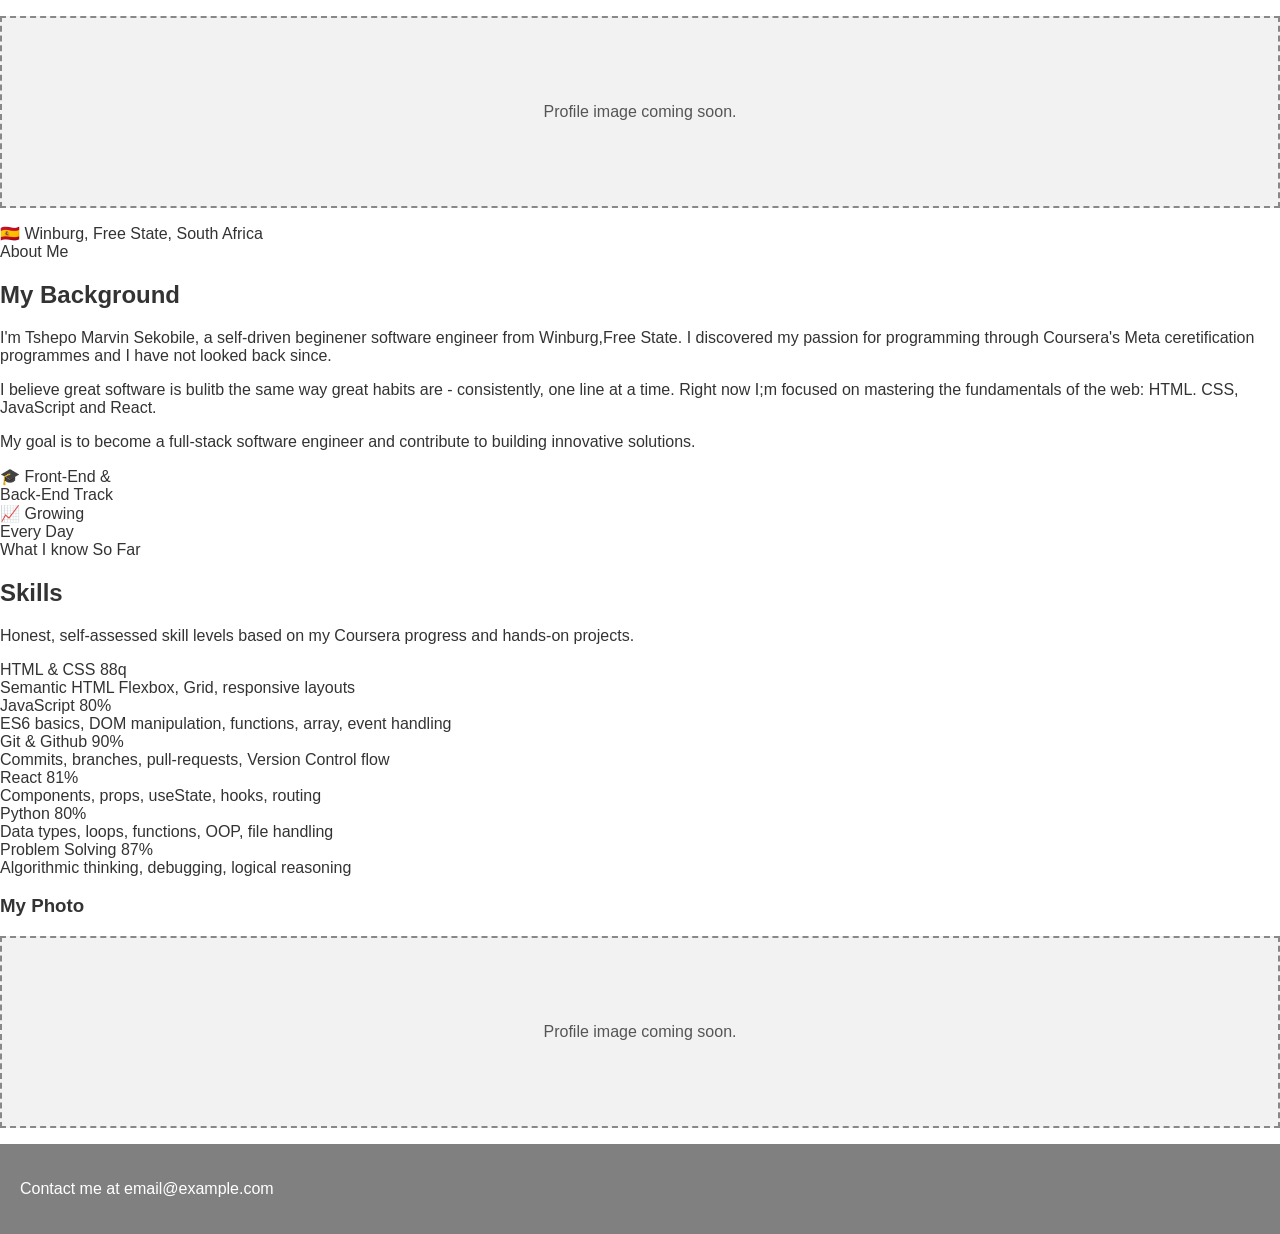
==== about.html @ 981a3e02 "update on projects page with new project cards and image placeholders" ====
<!DOCTYPE html>
<html lang="en">
<head>
    <meta charset="UTF-8" />
    <meta name="viewport" content="width=device-width, initial-scale=1.0" />
    <title> About Me </title>
    <meta name="description" content="Aspiring Software engineer studying Meta Front-End and Back-End
     Development on Coursera. Building real projects with HTML, CSS, JavaScript and React" />
    <link rel="stylesheet" href="styles.css" />
    </head>
    <title>About</title>
    <link rel="stylesheet" href="styles.css">
</head>
<body>
    <section id="about" class="section">
        <div class=""section-inner about-grid">
            <div class="about-img-col">
                <img src="Img_1221.jpeg" alt="Profile Picture" class="avatar-photo" onerror="this.hidden = true; this.nextElementSibling.hidden = false;" />
                <p class="image-placeholder" hidden>Profile image coming soon.</p>
            </div>
            <div class="location-chip">&#127466;&#127462; Winburg, Free State, South Africa</div>
        </div>
        <div class="about-text-col">
            <span class="eyebrow">About Me</span>
            <h2>My Background</h2>
            <p>I'm Tshepo Marvin Sekobile, a self-driven beginener software engineer from Winburg,Free State.
                I discovered my passion for programming through Coursera's Meta ceretification programmes and
                I have not looked back since.</p>
            <p>I believe great software is bulitb the same way great habits are - consistently, one line at a time.
                Right now I;m focused on mastering the fundamentals of the web: HTML. CSS, JavaScript and React.</p>
            <p>My goal is to become a full-stack software engineer and contribute to building innovative solutions.</p>
            <div class="about-cards">
                <div class="acard">
                    <span class="acard-icon">&#127891;</span>
                    <span class="acard-label">Front-End &amp;<br>Back-End Track</span>
                    </div>
                <div class="acard">
                    <span class="acard-icon">&#128200; </span>
                    <span class="acard-label">Growing<br>Every Day</span>
                </div>
            </div>
        </div>
    </div>
    </section>

<!--Skills section-->

    <section id="skills" class="section">
        <div class="section-inner">
            <span class="eyebrow">What I know So Far</span>
            <h2 class="section-title">Skills</h2>
            <p class="section-sub"> Honest, self-assessed skill levels based on my Coursera progress and hands-on projects.</p>
            <div class="skills-grid">

                <div class="skill-item">
                    <div class="skill-name">
                        <span class="skill-name">HTML &amp; CSS</span>
                        <span class="skill-pct">88q</span>
                    </div>
                    <div class="skill-track"><div class="skill-bar" data-width="88"></div></div>
                    <span class="skill-note"> Semantic HTML Flexbox, Grid, responsive layouts</span>
                </div>

                <div class="skill-item">
                    <div class="skill-meta">
                        <span class="skill-name">JavaScript</span>
                        <span class="skill-pct">80%</span>
                    </div>
                    <div class="skill-track"><div class="skill-bar" data-width="80"></div></div>
                    <span class="skill-note"> ES6 basics, DOM manipulation, functions, array, event handling</span>
                </div>

                <div class="skill-item">
                    <div class="skill-meta">
                        <span classes="skill-name">Git &amp; Github</span>
                        <span class="skill-pct">90%</span>
                        </div>
                    <div class="skill-track"><div class="skill-bar" data-width="90"></div></div>
                    <span class="skill-note">Commits, branches, pull-requests, Version Control flow</span>
                </div>

                <div class="skill-item">
                    <div class="skill-meta">
                        <span class="skill-name">React</span>
                        <span class="skill-pct">81%</span>
                    </div>
                    <div class="skill-track"><div class="skill-bar" data-width="81"></div></div>
                    <span class="skill-note">Components, props, useState, hooks, routing</span>
                </div>

                <div class="skill-item">
                    <div class="skill-meta">
                        <span class="skill-name">Python</span>
                        <span class="skill-pct">80%</span>
                    </div>
                    <div class="skill-track"><div class="skill-bar" data-width="80"></div></div>
                    <span class="skill-note">Data types, loops, functions, OOP, file handling</span>
                </div>

                <div class="skill-item">
                    <div class="skill-meta">
                        <span class="skill-name">Problem Solving</span>
                        <span class="skill-pct">87%</span>
                    </div>
                    <div class="skill-track"><div class="skill-bar" data-width="87"></div></div>
                    <span class="skill-note">Algorithmic thinking, debugging, logical reasoning</span>
                    </div>
            </div>
        </div>
    </section>
    <div>
        <h3>My Photo</h3>
        <img src="images/profile.jpg" alt="Profile Picture" class="avator-photo" onerror="this.hidden = true; this.nextElementSibling.hidden = false;" />
        <p class="image-placeholder" hidden>Profile image coming soon.</p>
    </div>

    <div class="footer">
        <p>Contact me at email@example.com</p>
    </div>
</body>
</html>
---- styles.css ----
/* Basic styles with errors and omissions */

body {
    font-family: Arial;
    margin: 0;
    padding: 0;
    color: #333;
}

.header {
    background-color: #222;
    color: white;
    padding: 20px;
    /* Missing: proper alignment */
}

.header h1 {
    margin: 0;
}

/* Navigation styling missing completely */

.hero {
    padding: 50px;
    background-color: lightblue;
    /* Poor colour contrast */
}

.hero h2 {
    font-size: 36px;
}

.hero img {
    width: 100%;
    /* Missing: alt text handled in HTML, but sizing issues here */
}

.image-placeholder {
    display: grid;
    min-height: 140px;
    place-items: center;
    padding: 24px;
    border: 2px dashed #888;
    background-color: #f2f2f2;
    color: #555;
    text-align: center;
}

/* Missing: Only using 2-3 selector types, need 5+ */
/* Missing: Pseudo-classes not used */
/* Missing: Combination selectors not used */

.intro {
    padding: 30px;
}

/* Form styling incomplete */
form input {
    display: block;
    margin: 10px 0;
}

/* Missing: Box model demonstration (margin, padding, border) */
/* Missing: Block vs inline elements styling */
/* Missing: Text and colour styling variety */
/* Missing: Table styling */

.footer {
    background-color: gray;
    color: white;
    padding: 20px;
    /* Wrong alignment */
    text-align: left;
}

/* Code quality issues: inconsistent spacing, poor naming, no comments */
---- styles.css ----
/* Basic styles with errors and omissions */

body {
    font-family: Arial;
    margin: 0;
    padding: 0;
    color: #333;
}

.header {
    background-color: #222;
    color: white;
    padding: 20px;
    /* Missing: proper alignment */
}

.header h1 {
    margin: 0;
}

/* Navigation styling missing completely */

.hero {
    padding: 50px;
    background-color: lightblue;
    /* Poor colour contrast */
}

.hero h2 {
    font-size: 36px;
}

.hero img {
    width: 100%;
    /* Missing: alt text handled in HTML, but sizing issues here */
}

.image-placeholder {
    display: grid;
    min-height: 140px;
    place-items: center;
    padding: 24px;
    border: 2px dashed #888;
    background-color: #f2f2f2;
    color: #555;
    text-align: center;
}

/* Missing: Only using 2-3 selector types, need 5+ */
/* Missing: Pseudo-classes not used */
/* Missing: Combination selectors not used */

.intro {
    padding: 30px;
}

/* Form styling incomplete */
form input {
    display: block;
    margin: 10px 0;
}

/* Missing: Box model demonstration (margin, padding, border) */
/* Missing: Block vs inline elements styling */
/* Missing: Text and colour styling variety */
/* Missing: Table styling */

.footer {
    background-color: gray;
    color: white;
    padding: 20px;
    /* Wrong alignment */
    text-align: left;
}

/* Code quality issues: inconsistent spacing, poor naming, no comments */
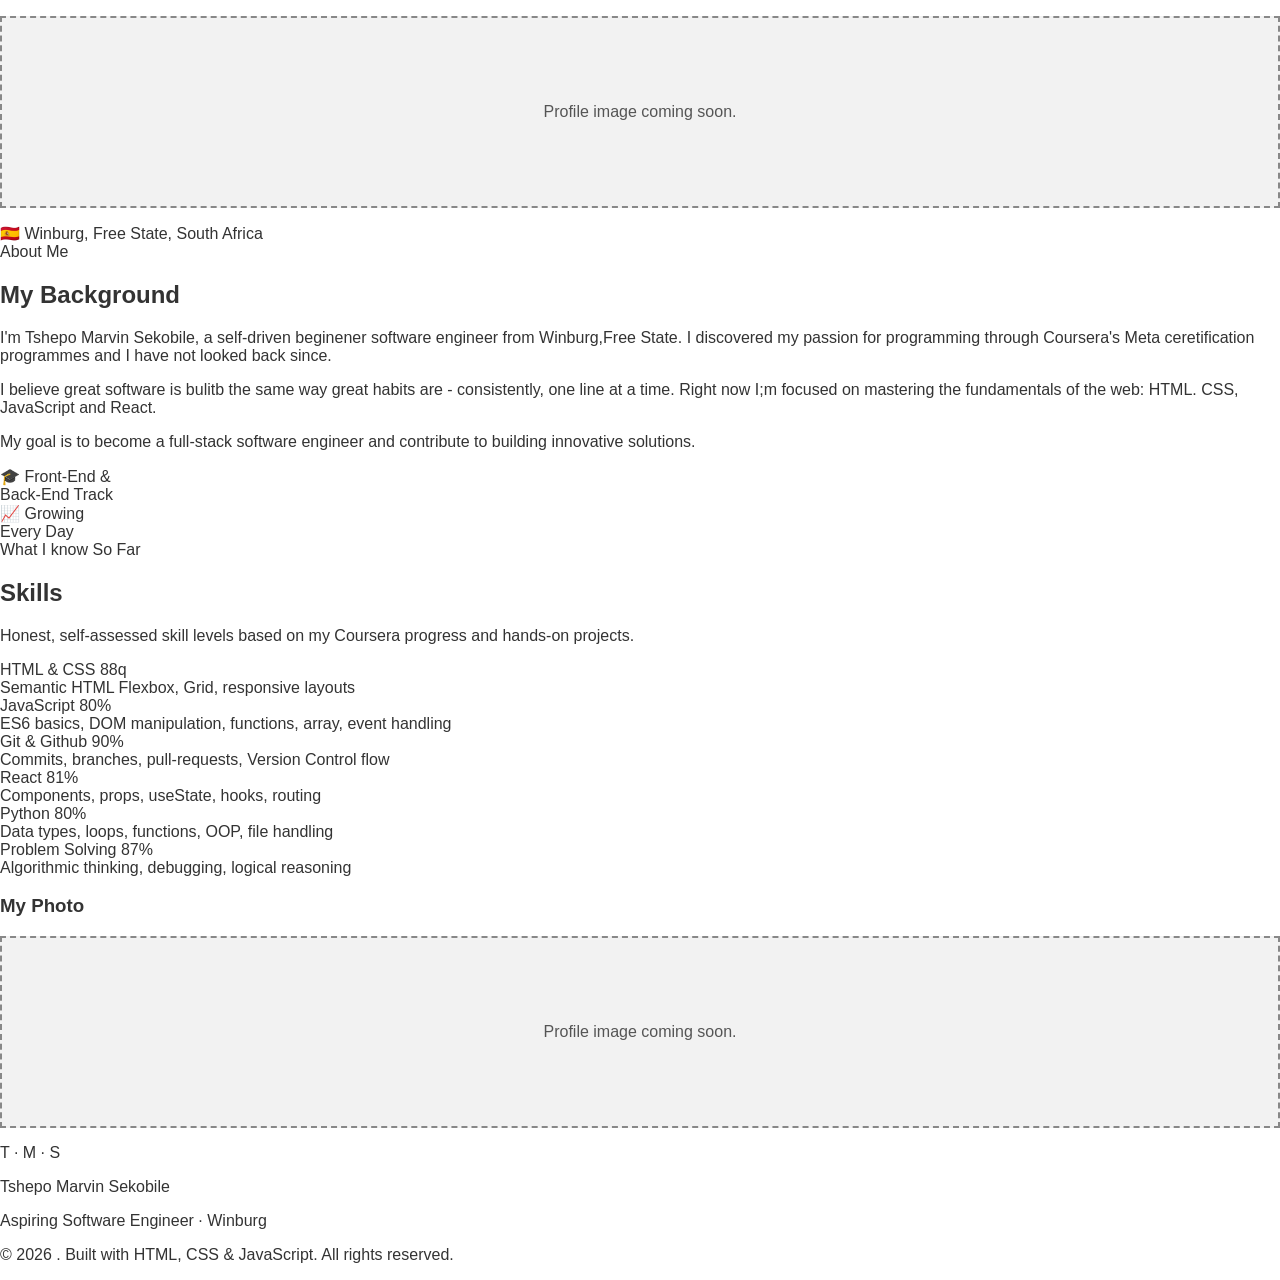
==== commit f7d6519d: "updated Footer acroos all pages and added a minimum length validation to the message field in the co" ====
--- a/about.html
+++ b/about.html
@@ -12,6 +12,7 @@
     <link rel="stylesheet" href="styles.css">
 </head>
 <body>
+    <main>
     <section id="about" class="section">
         <div class=""section-inner about-grid">
             <div class="about-img-col">
@@ -113,9 +114,19 @@
         <img src="images/profile.jpg" alt="Profile Picture" class="avator-photo" onerror="this.hidden = true; this.nextElementSibling.hidden = false;" />
         <p class="image-placeholder" hidden>Profile image coming soon.</p>
     </div>
+    </main>
 
-    <div class="footer">
-        <p>Contact me at email@example.com</p>
-    </div>
+     <footer>
+        <div class="footer-inner">
+            <div class="footer-brand">
+                <div class="nav-logo"> T · M · S </div>
+                <div>
+                    <p class="footer-name">Tshepo Marvin Sekobile</p>
+                    <p class="footer-role">Aspiring Software Engineer · Winburg</p>
+                </div>
+                <p class="footer-copy">&#169; 2026 . Built with HTML, CSS &amp; JavaScript. All rights reserved.</p>
+            </div>
+        </div>
+    </footer>
 </body>
 </html>
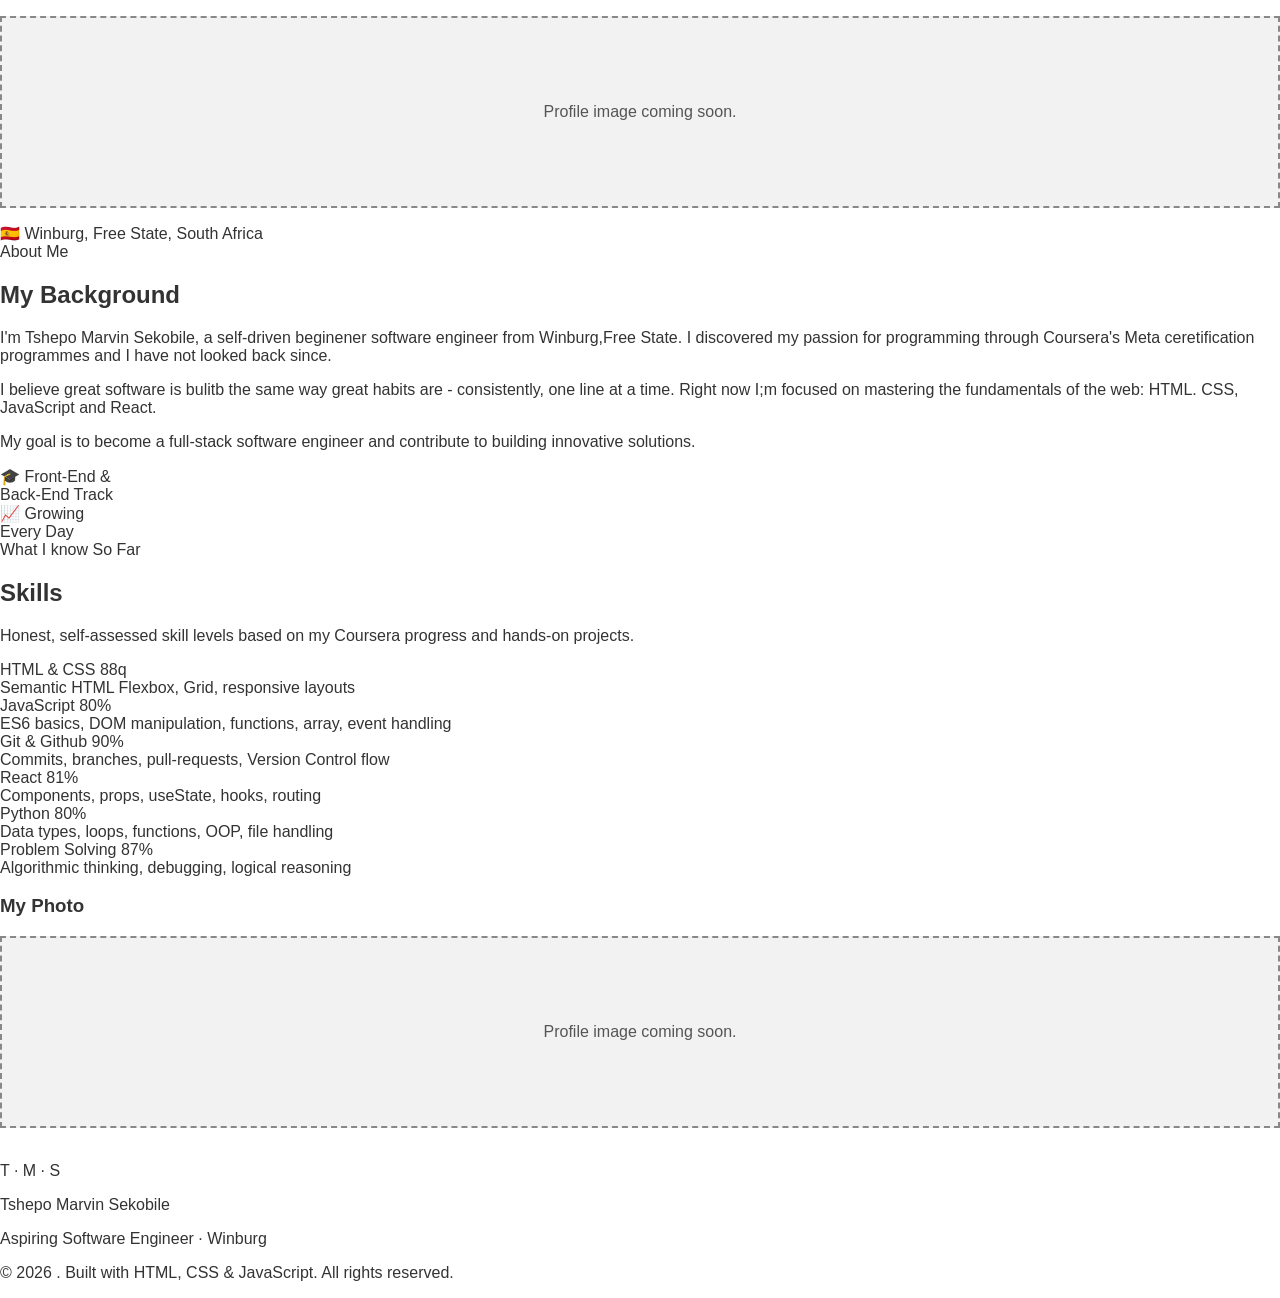
==== commit 2cdd0b2a: "added line breaks to improve spacing between sections" ====
--- a/about.html
+++ b/about.html
@@ -114,12 +114,14 @@
         <img src="images/profile.jpg" alt="Profile Picture" class="avator-photo" onerror="this.hidden = true; this.nextElementSibling.hidden = false;" />
         <p class="image-placeholder" hidden>Profile image coming soon.</p>
     </div>
+    <br>
     </main>
+    
 
      <footer>
         <div class="footer-inner">
             <div class="footer-brand">
-                <div class="nav-logo"> T · M · S </div>
+                <div class="nav-logo"> T · M · S </div> <!-- DONT FORGET TO MAKE THE TMS A HOME BUTTON-->
                 <div>
                     <p class="footer-name">Tshepo Marvin Sekobile</p>
                     <p class="footer-role">Aspiring Software Engineer · Winburg</p>
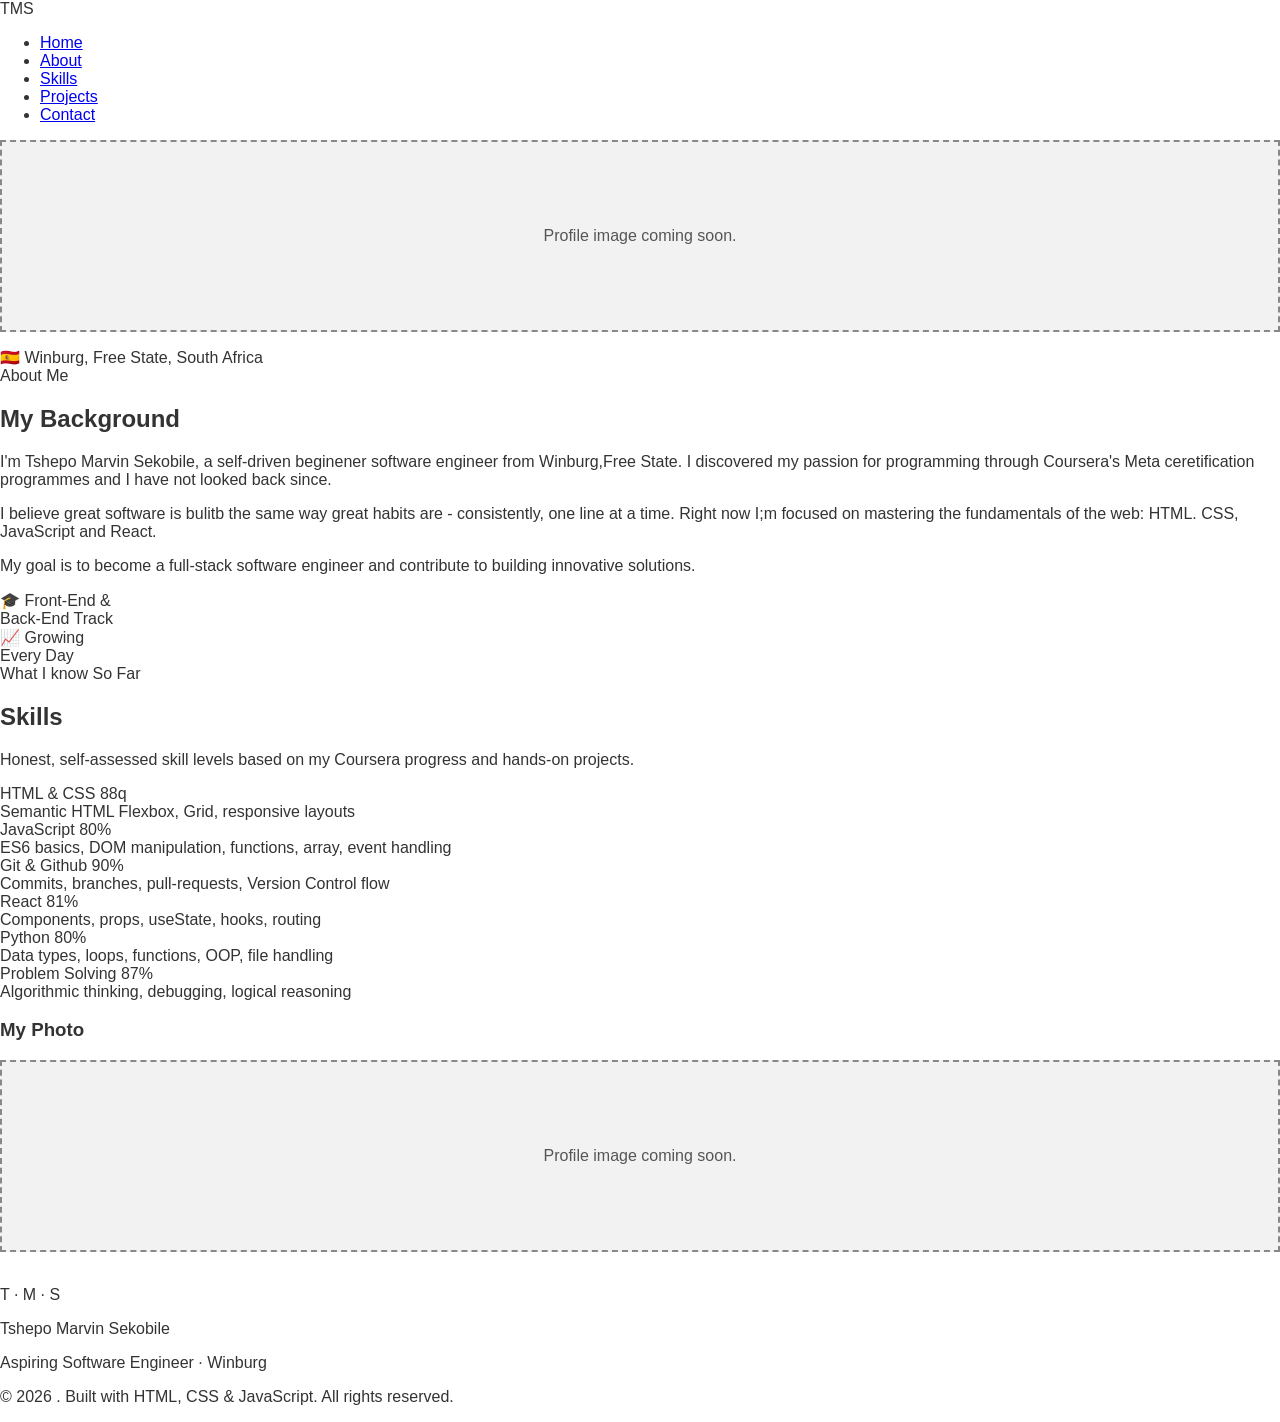
==== commit 732795d1: "update nav bar across all pages" ====
--- a/about.html
+++ b/about.html
@@ -12,6 +12,17 @@
     <link rel="stylesheet" href="styles.css">
 </head>
 <body>
+      <header id="top">
+        <nav class="topnav">
+            <div class="nav-logo">TMS</div>
+            <ul class="nav-links">
+                <li><a href="index.html" class="nav-link">Home</a></li>
+                <li><a href="about.html" class="nav-link">About</a></li>
+                <li><a href="about.html" class="nav-link">Skills</a></li>
+                <li><a href="projects.html" class="nav-link">Projects</a></li>
+                <li><a href="contact.html" class="nav-link">Contact</a></li>
+            </ul>
+        </nav>
     <main>
     <section id="about" class="section">
         <div class=""section-inner about-grid">
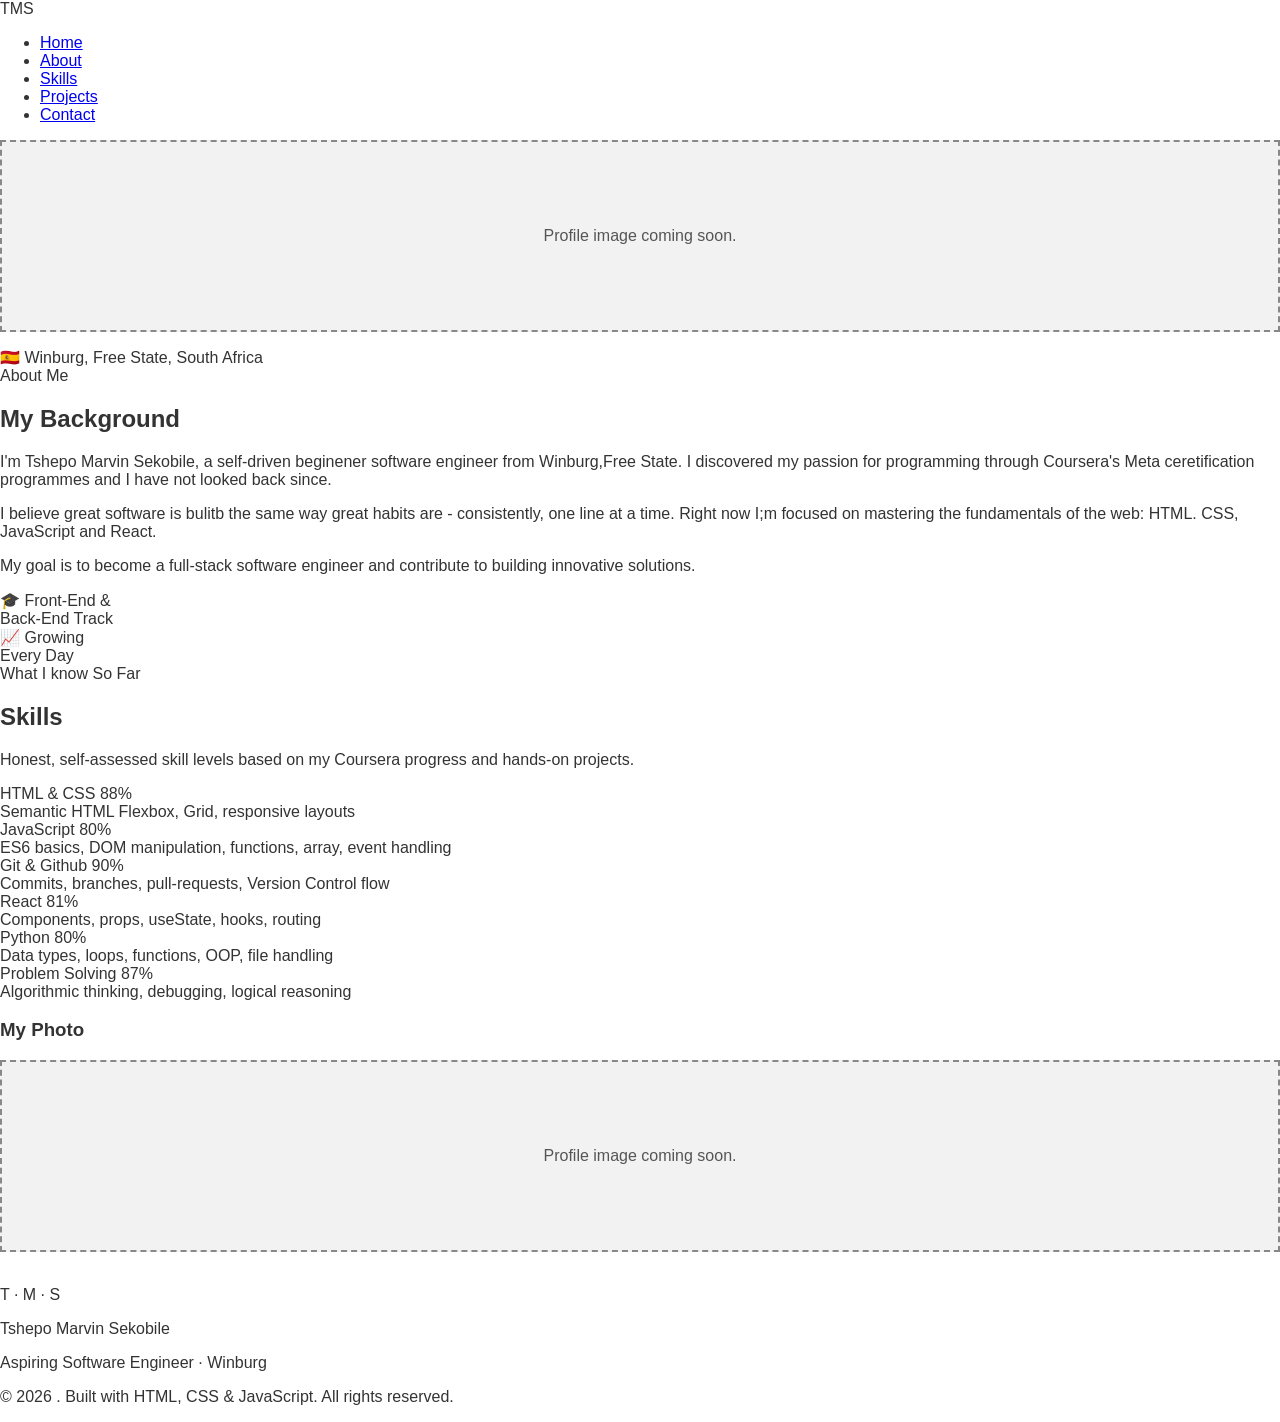
==== commit fefdf44d: "updated a typo in the skill percentage display" ====
--- a/about.html
+++ b/about.html
@@ -67,7 +67,7 @@
                 <div class="skill-item">
                     <div class="skill-name">
                         <span class="skill-name">HTML &amp; CSS</span>
-                        <span class="skill-pct">88q</span>
+                        <span class="skill-pct">88%</span>
                     </div>
                     <div class="skill-track"><div class="skill-bar" data-width="88"></div></div>
                     <span class="skill-note"> Semantic HTML Flexbox, Grid, responsive layouts</span>
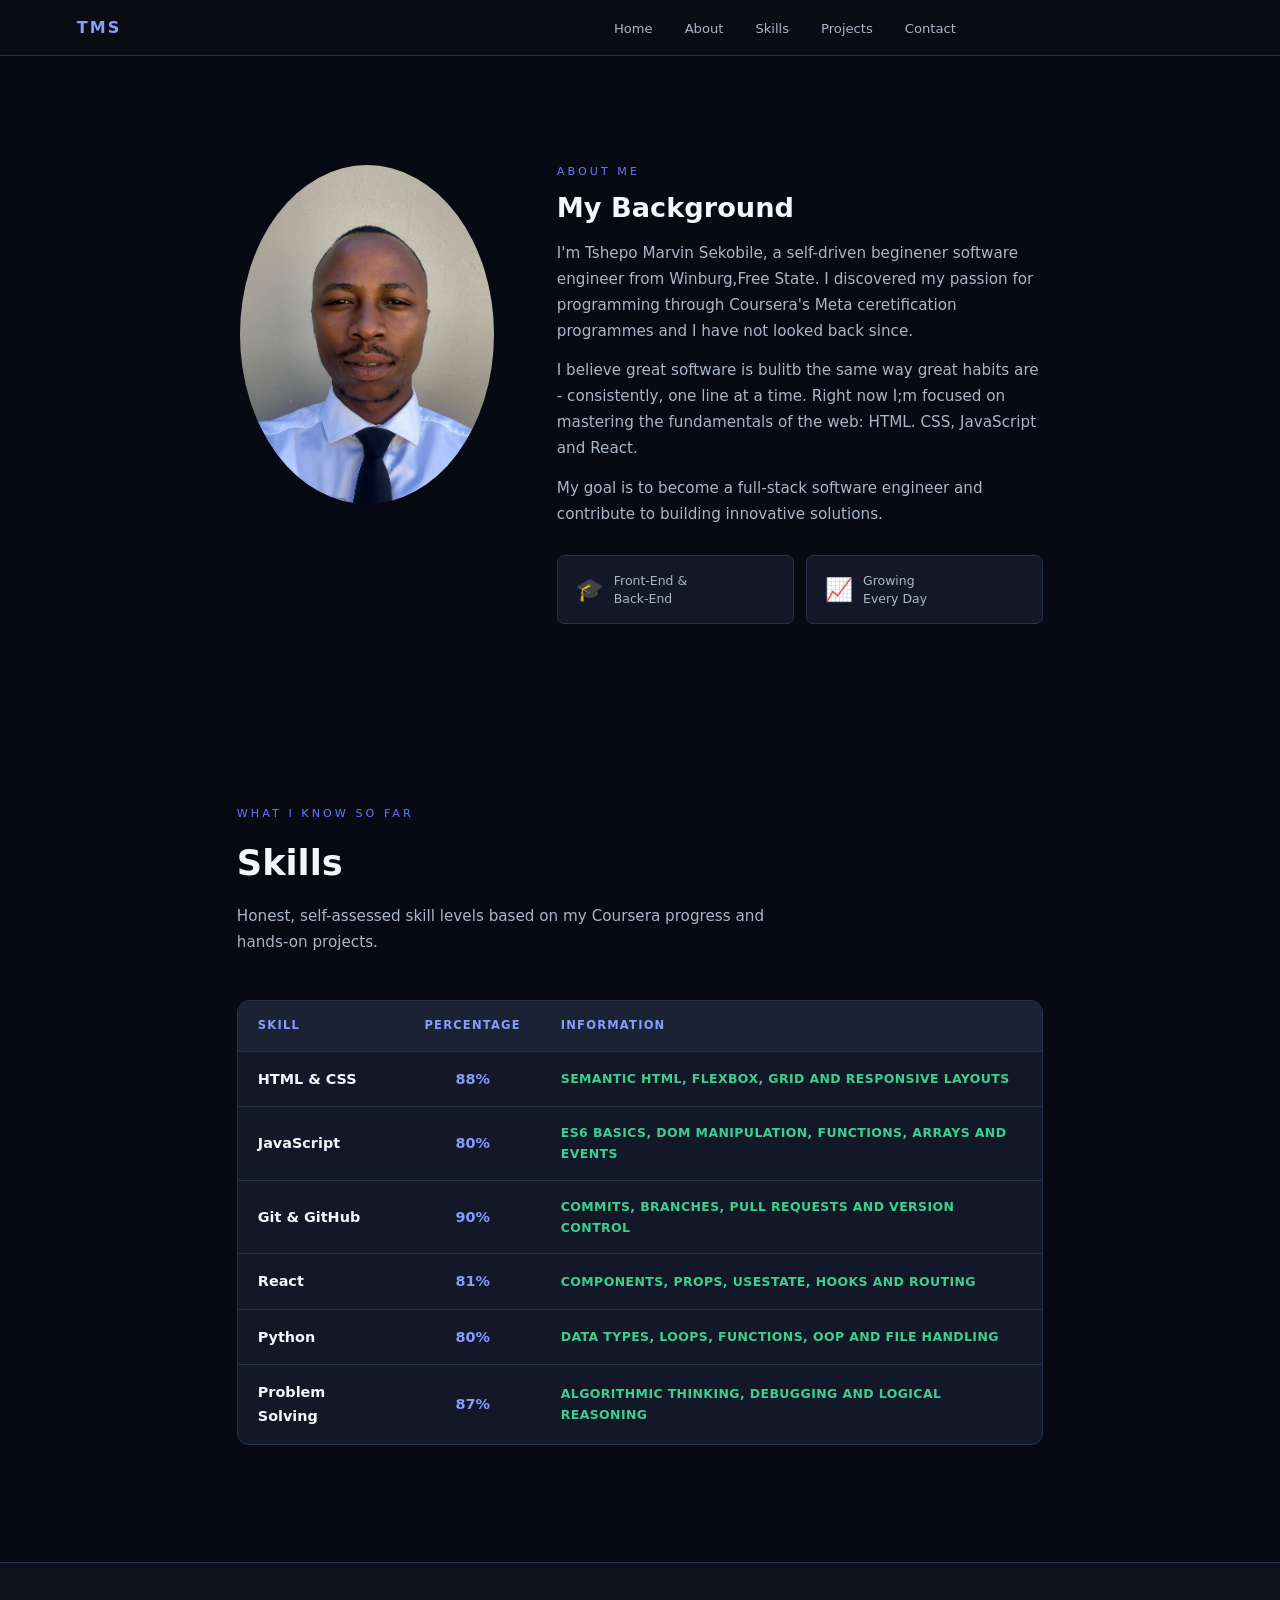
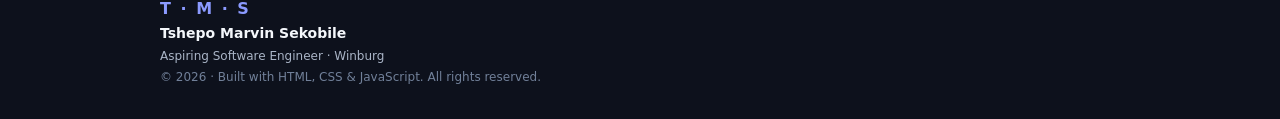
==== commit 7e614850: "updated the Skills table" ====
--- a/about.html
+++ b/about.html
@@ -7,9 +7,7 @@
     <meta name="description" content="Aspiring Software engineer studying Meta Front-End and Back-End
      Development on Coursera. Building real projects with HTML, CSS, JavaScript and React" />
     <link rel="stylesheet" href="styles.css" />
-    </head>
     <title>About</title>
-    <link rel="stylesheet" href="styles.css">
 </head>
 <body>
       <header id="top">
@@ -18,20 +16,19 @@
             <ul class="nav-links">
                 <li><a href="index.html" class="nav-link">Home</a></li>
                 <li><a href="about.html" class="nav-link">About</a></li>
-                <li><a href="about.html" class="nav-link">Skills</a></li>
+                <li><a href="about.html#skills" class="nav-link">Skills</a></li>
                 <li><a href="projects.html" class="nav-link">Projects</a></li>
                 <li><a href="contact.html" class="nav-link">Contact</a></li>
             </ul>
         </nav>
+    </header>
     <main>
     <section id="about" class="section">
-        <div class=""section-inner about-grid">
+        <div class="section-inner about-grid">
             <div class="about-img-col">
-                <img src="Img_1221.jpeg" alt="Profile Picture" class="avatar-photo" onerror="this.hidden = true; this.nextElementSibling.hidden = false;" />
-                <p class="image-placeholder" hidden>Profile image coming soon.</p>
+                <img src="images/IMG_9616.jpeg" alt="Profile Picture" class="avatar-photo" onerror="this.hidden = true; this.nextElementSibling.hidden = false;" />
             </div>
-            <div class="location-chip">&#127466;&#127462; Winburg, Free State, South Africa</div>
-        </div>
+
         <div class="about-text-col">
             <span class="eyebrow">About Me</span>
             <h2>My Background</h2>
@@ -44,7 +41,7 @@
             <div class="about-cards">
                 <div class="acard">
                     <span class="acard-icon">&#127891;</span>
-                    <span class="acard-label">Front-End &amp;<br>Back-End Track</span>
+                    <span class="acard-label">Front-End &amp;<br>Back-End</span>
                     </div>
                 <div class="acard">
                     <span class="acard-icon">&#128200; </span>
@@ -58,88 +55,73 @@
 <!--Skills section-->
 
     <section id="skills" class="section">
-        <div class="section-inner">
-            <span class="eyebrow">What I know So Far</span>
-            <h2 class="section-title">Skills</h2>
-            <p class="section-sub"> Honest, self-assessed skill levels based on my Coursera progress and hands-on projects.</p>
-            <div class="skills-grid">
+    <div class="section-inner">
+        <span class="eyebrow">What I Know So Far</span>
+        <h2 class="section-title">Skills</h2>
+        <p class="section-sub">
+            Honest, self-assessed skill levels based on my Coursera progress and hands-on projects.
+        </p>
 
-                <div class="skill-item">
-                    <div class="skill-name">
-                        <span class="skill-name">HTML &amp; CSS</span>
-                        <span class="skill-pct">88%</span>
-                    </div>
-                    <div class="skill-track"><div class="skill-bar" data-width="88"></div></div>
-                    <span class="skill-note"> Semantic HTML Flexbox, Grid, responsive layouts</span>
-                </div>
+        <table class="skills-table">
+            <thead>
+                <tr>
+                    <th>Skill</th>
+                    <th>Percentage</th>
+                    <th>Information</th>
+                </tr>
+            </thead>
+            <tbody>
+                <tr>
+                    <td>HTML &amp; CSS</td>
+                    <td>88%</td>
+                    <td>Semantic HTML, Flexbox, Grid and responsive layouts</td>
+                </tr>
+                <tr>
+                    <td>JavaScript</td>
+                    <td>80%</td>
+                    <td>ES6 basics, DOM manipulation, functions, arrays and events</td>
+                </tr>
+                <tr>
+                    <td>Git &amp; GitHub</td>
+                    <td>90%</td>
+                    <td>Commits, branches, pull requests and version control</td>
+                </tr>
+                <tr>
+                    <td>React</td>
+                    <td>81%</td>
+                    <td>Components, props, useState, hooks and routing</td>
+                </tr>
+                <tr>
+                    <td>Python</td>
+                    <td>80%</td>
+                    <td>Data types, loops, functions, OOP and file handling</td>
+                </tr>
+                <tr>
+                    <td>Problem Solving</td>
+                    <td>87%</td>
+                    <td>Algorithmic thinking, debugging and logical reasoning</td>
+                </tr>
+            </tbody>
+        </table>
+    </div>
+</section>
 
-                <div class="skill-item">
-                    <div class="skill-meta">
-                        <span class="skill-name">JavaScript</span>
-                        <span class="skill-pct">80%</span>
-                    </div>
-                    <div class="skill-track"><div class="skill-bar" data-width="80"></div></div>
-                    <span class="skill-note"> ES6 basics, DOM manipulation, functions, array, event handling</span>
-                </div>
-
-                <div class="skill-item">
-                    <div class="skill-meta">
-                        <span classes="skill-name">Git &amp; Github</span>
-                        <span class="skill-pct">90%</span>
-                        </div>
-                    <div class="skill-track"><div class="skill-bar" data-width="90"></div></div>
-                    <span class="skill-note">Commits, branches, pull-requests, Version Control flow</span>
-                </div>
-
-                <div class="skill-item">
-                    <div class="skill-meta">
-                        <span class="skill-name">React</span>
-                        <span class="skill-pct">81%</span>
-                    </div>
-                    <div class="skill-track"><div class="skill-bar" data-width="81"></div></div>
-                    <span class="skill-note">Components, props, useState, hooks, routing</span>
-                </div>
-
-                <div class="skill-item">
-                    <div class="skill-meta">
-                        <span class="skill-name">Python</span>
-                        <span class="skill-pct">80%</span>
-                    </div>
-                    <div class="skill-track"><div class="skill-bar" data-width="80"></div></div>
-                    <span class="skill-note">Data types, loops, functions, OOP, file handling</span>
-                </div>
-
-                <div class="skill-item">
-                    <div class="skill-meta">
-                        <span class="skill-name">Problem Solving</span>
-                        <span class="skill-pct">87%</span>
-                    </div>
-                    <div class="skill-track"><div class="skill-bar" data-width="87"></div></div>
-                    <span class="skill-note">Algorithmic thinking, debugging, logical reasoning</span>
-                    </div>
-            </div>
-        </div>
-    </section>
-    <div>
-        <h3>My Photo</h3>
-        <img src="images/profile.jpg" alt="Profile Picture" class="avator-photo" onerror="this.hidden = true; this.nextElementSibling.hidden = false;" />
-        <p class="image-placeholder" hidden>Profile image coming soon.</p>
-    </div>
     <br>
     </main>
-    
 
-     <footer>
-        <div class="footer-inner">
-            <div class="footer-brand">
-                <div class="nav-logo"> T · M · S </div> <!-- DONT FORGET TO MAKE THE TMS A HOME BUTTON-->
-                <div>
-                    <p class="footer-name">Tshepo Marvin Sekobile</p>
-                    <p class="footer-role">Aspiring Software Engineer · Winburg</p>
-                </div>
-                <p class="footer-copy">&#169; 2026 . Built with HTML, CSS &amp; JavaScript. All rights reserved.</p>
+    <footer>
+     <div class="footer-inner">
+         <div class="footer-brand">
+            <div class="nav-logo">T · M · S</div>
+            <div>
+                <p class="footer-name">Tshepo Marvin Sekobile</p>
+                <p class="footer-role">Aspiring Software Engineer · Winburg</p>
             </div>
-        </div>
-    </footer>
+                <p class="footer-copy">
+                    &#169; 2026 · Built with HTML, CSS &amp; JavaScript. All rights reserved.
+                </p>
+         </div>
+     </div>
+</footer>
 </body>
 </html>
--- a/styles.css
+++ b/styles.css
@@ -1,76 +1,742 @@
 /* Basic styles with errors and omissions */
-
-body {
-    font-family: Arial;
+:root {
+    --bg: #070a12;
+    --bg-alt: #0d111c;
+    --surface: #121827;
+    --surface2: #1a2233;
+    --border: #273249;
+    --text: #f4f7fb;
+    --text-muted: #aab5c7;
+    --text-dim: #718099;
+    --blue: #6378ff;
+    --blue-light: #8b9aff;
+    --green: #3ecf8e;
+    --radius: 12px;
+    --radius-sm: 7px;
+}
+
+* {
+    box-sizing: border-box;
     margin: 0;
     padding: 0;
-    color: #333;
-}
-
-.header {
-    background-color: #222;
-    color: white;
-    padding: 20px;
-    /* Missing: proper alignment */
-}
-
-.header h1 {
-    margin: 0;
-}
-
-/* Navigation styling missing completely */
+}
+
+html {
+    scroll-behavior: smooth;
+}
+
+body {
+    min-width: 320px;
+    background: var(--bg);
+    color: var(--text);
+}
+
+a {
+    color: inherit;
+}
+
+.nav-logo {
+    color: var(--blue-light);
+    font-weight: 800;
+    letter-spacing: 2px;
+    margin-right: auto;
+}
+
+.btn {
+    transition: background 0.2s, color 0.2s, transform 0.2s;
+}
+
+.btn-secondary {
+    background: transparent;
+    color: var(--text);
+    border: 1px solid var(--border);
+    text-decoration: none;
+    padding: 12px 26px;
+    border-radius: var(--radius-sm);
+    font-size: 0.9rem;
+    font-weight: 600;
+    display: inline-block;
+}
+
+.btn-secondary:hover {
+    color: var(--blue-light);
+    border-color: var(--blue);
+}
+
+.hero img {
+    display: block;
+    max-width: 100%;
+    border-radius: var(--radius);
+    border: 1px solid var(--border);
+}
+
+.image-placeholder {
+    color: var(--text-dim);
+    font-size: 0.85rem;
+    margin-top: 20px;
+}
+
+body {
+    background: var(--bg);
+    color: var(--text);
+    font-family: 'Segoe UI', system-ui, -apple-system, sans-serif;
+    line-height: 1.7;
+}
+
+/* Top Nav */
+.topnav {
+    justify-content: flex-start;
+position: fixed;
+top: 0; left: 0; right: 0;
+z-index: 200;
+display: flex;
+align-items: center;
+justify-content: center;
+gap: 12px;
+padding: 14px 6%;
+background: rgba(11,13,20,0.88);
+backdrop-filter: blur(14px);
+border-bottom: 1px solid var(--border);
+}
+
+.nav-links {
+    gap: 4px;
+    list-style: none;
+    display: flex;
+    margin: 0 auto;
+}
+.nav-link {
+    text-decoration: none;
+    font-size: 0.82rem;
+    color: var(--text-muted);
+    padding: 6px 14px;
+    border-radius: 20px;
+    transition: color 0.2s, background 0.2s;
+}
+.nav-link:hover {color: var(--text); }
+
+.burger {
+    display: none;
+    background: none;
+    border: 1px solid var(--border);
+    border-radius: 6px;
+    color: var(--text);
+    padding: 4px 10px;
+    font-size: 18px;
+    cursor: pointer;
+}
+
+header {
+  position: relative;
+  overflow: hidden;
+  background: var(--bg);
+}
+
+header:has(.hero) {
+  min-height: 100vh;
+  display: flex;
+  align-items: center;
+  padding: 120px 6% 80px;
+}
+
+header:not(:has(.hero)) {
+  min-height: 0;
+}
+
+header:not(:has(.hero)) + main {
+  padding-top: 72px;
+}
+
+/* grid dot background */
+header::before {
+  content: '';
+  position: absolute;
+  inset: 0;
+  background-image:
+    radial-gradient(circle at 20% 50%, rgba(99,120,255,0.08) 0%, transparent 60%),
+    radial-gradient(circle at 80% 20%, rgba(62,207,142,0.06) 0%, transparent 50%);
+  pointer-events: none;
+}
 
 .hero {
-    padding: 50px;
-    background-color: lightblue;
-    /* Poor colour contrast */
-}
-
-.hero h2 {
-    font-size: 36px;
-}
-
-.hero img {
+  position: relative;
+  z-index: 1;
+  width: min(100%, 1080px);
+  margin: 0 auto;
+  display: grid;
+  grid-template-columns: minmax(0, 1fr) minmax(240px, 340px);
+  gap: clamp(40px, 8vw, 96px);
+  align-items: center;
+}
+
+.hero-content {
+  min-width: 0;
+}
+
+.hero-image {
+  justify-self: end;
+  width: min(100%, 340px);
+}
+
+.hero-image img {
+  width: 100%;
+  aspect-ratio: 3 / 4;
+  object-fit: cover;
+  object-position: center;
+}
+
+.hero-badge {
+    display: inline-block;
+    font-size: 0.72rem;
+    letter-spacing: 1.5px;
+    text-transform: uppercase;
+    color: var(--green);
+    border: 1px solid rgba(62,207,142,0.3);
+    border-radius: 20px;
+    padding: 5px 14px;
+    margin-bottom: 24px;
+}
+
+.hero-name {
+    font-size: clamp(2.4rem, 6vw, 4.2rem);
+    font-weight: 800;
+    line-height: 1.05;
+    color: var(--text);
+    margin-bottom: 4px;
+    letter-spacing: -1px;
+}
+
+.hero-surname {
+    color: var(--blue);
+}
+
+.hero-role {
+    font-size: 1.1rem;
+    color: var(--text-muted);
+    margin-bottom: 16px;
+    font-weight: 500;
+}
+
+.hero-sub {
+    font-size: 1rem;
+    color: var(--text-muted);
+    max-width: 520px;
+    margin-bottom: 36px;
+    line-height: 1.8;
+}
+
+.hero-sub strong {color: var(--text);}
+
+.hero-cta {
+    display: flex;
+    gap: 12px;
+    flex-wrap: wrap;
+}
+
+.btn-primary {
+    background: var(--blue);
+    color: #fff;
+    text-decoration: none;
+    padding: 12px 26px;
+    border-radius: var(--radius-sm);
+    font-size: 0.9rem;
+    font-weight: 600;
+    border: none;
+    cursor: pointer;
+    display: inline-block;
+}
+.btn-primary:hover    { background: var(--blue-light); }
+.btn-primary:active   { transform: scale(0.97); }
+
+.btn-outline {
+  background: transparent;
+  color: var(--text);
+  text-decoration: none;
+  padding: 12px 26px;
+  border-radius: var(--radius-sm);
+  font-size: 0.9rem;
+  font-weight: 600;
+  border: 1px solid var(--border);
+  cursor: pointer;
+  transition: border-color 0.2s, background 0.2s;
+  display: inline-block;
+}
+.btn-outline:hover { border-color: var(--blue); color: var(--blue); }
+
+/* floating code snippets */
+.code-float {
+  position: absolute;
+  right: 5%;
+  top: 50%;
+  transform: translateY(-50%);
+  display: flex;
+  flex-direction: column;
+  gap: 20px;
+  pointer-events: none;
+}
+.cf {
+  font-family: 'Courier New', monospace;
+  font-size: 0.8rem;
+  color: var(--text-dim);
+  background: var(--surface);
+  border: 1px solid var(--border);
+  border-radius: 6px;
+  padding: 8px 14px;
+  white-space: nowrap;
+  animation: floatUp 6s ease-in-out infinite;
+}
+.cf1 { color: #e06c75; animation-delay: 0s;   }
+.cf2 { color: var(--blue-light); animation-delay: 1s;   }
+.cf3 { color: var(--green); animation-delay: 2s;   }
+.cf4 { color: #e5c07b; animation-delay: 0.5s; }
+.cf5 { color: var(--blue-light); animation-delay: 1.5s; }
+
+@keyframes floatUp {
+  0%, 100% { transform: translateY(0); opacity: 0.5; }
+  50%       { transform: translateY(-8px); opacity: 1; }
+}
+
+/* ── SECTIONS ── */
+.section        { padding: 90px 0; }
+.section-alt    { background: var(--bg-alt); }
+.section-inner  { max-width: 960px; margin: 0 auto; padding: 0 6%; }
+
+.eyebrow {
+  display: block;
+  font-size: 0.7rem;
+  letter-spacing: 3px;
+  text-transform: uppercase;
+  color: var(--blue);
+  margin-bottom: 10px;
+}
+
+.section-title {
+  font-size: clamp(1.6rem, 3vw, 2.2rem);
+  font-weight: 700;
+  color: var(--text);
+  margin-bottom: 12px;
+}
+
+.section-sub {
+  color: var(--text-muted);
+  font-size: 0.95rem;
+  max-width: 540px;
+  margin-bottom: 44px;
+}
+
+/* ── ABOUT ── */
+.about-grid {
+  display: grid;
+  grid-template-columns: 260px 1fr;
+  gap: 60px;
+  align-items: start;
+}
+
+.about-img-col {
+    display: flex;
+    flex-direction: column;
+    align-items: center;
+    gap: 16px;
+}
+
+.avatar-ring {
+    width: 220px; height: 220px;
+    border-radius: 50%;
+    padding: 4px;
+    background: linear-gradient(135deg, var(--blue), var(--green));
+}
+
+.avatar-photo {
+    width: 100%; height: 100%;
+    border-radius: 50%;
+    object-fit: cover;
+    border: 3px solid var(--bg);
+}
+
+.location-chip {
+    font-size: 0.78rem;
+    color: var(--text-muted);
+    background: var(--surface);
+    border:1px solid var(--border);
+    border-radius: 20px;
+    padding: 5px 14px;
+}
+
+.about-text-col h2 {
+  font-size: 1.7rem;
+  font-weight: 700;
+  color: var(--text);
+  margin-bottom: 16px;
+  line-height: 1.25;
+}
+
+.about-text-col p {
+  color: var(--text-muted);
+  font-size: 0.95rem;
+  margin-bottom: 14px;
+}
+
+.about-cards {
+  display: flex;
+  gap: 12px;
+  margin-top: 28px;
+  flex-wrap: wrap;
+}
+
+.acard {
+  background: var(--surface);
+  border: 1px solid var(--border);
+  border-radius: var(--radius-sm);
+  padding: 14px 18px;
+  display: flex;
+  align-items: center;
+  gap: 10px;
+  flex: 1;
+  min-width: 130px;
+}
+
+.acard-icon { font-size: 1.4rem; }
+.acard-label { font-size: 0.78rem; color: var(--text-muted); line-height: 1.4; }
+
+/* Skills */
+.skills-table {
     width: 100%;
-    /* Missing: alt text handled in HTML, but sizing issues here */
-}
-
-.image-placeholder {
+    border-collapse: separate;
+    border-spacing: 0;
+    background: var(--surface);
+    border: 1px solid var(--border);
+    border-radius: var(--radius);
+    overflow: hidden;
+    color: var(--text);
+    font-size: 0.9rem;
+}
+
+.skills-table th,
+.skills-table td {
+    padding: 15px 20px;
+    text-align: left;
+    border-bottom: 1px solid var(--border);
+}
+
+.skills-table th {
+    background: var(--surface2);
+    color: var(--blue-light);
+    font-size: 0.72rem;
+    font-weight: 700;
+    letter-spacing: 1.2px;
+    text-transform: uppercase;
+}
+
+.skills-table th:nth-child(2),
+.skills-table td:nth-child(2) {
+    text-align: center;
+    white-space: nowrap;
+}
+
+.skills-table td:first-child {
+    font-weight: 600;
+}
+
+.skills-table td:nth-child(2) {
+    color: var(--blue-light);
+    font-weight: 700;
+}
+
+.skills-table td:last-child {
+    color: var(--green);
+    font-size: 0.78rem;
+    font-weight: 700;
+    letter-spacing: 0.4px;
+    text-transform: uppercase;
+}
+
+.skills-table tbody tr {
+    transition: background 0.2s;
+}
+
+.skills-table tbody tr:hover {
+    background: var(--surface2);
+}
+
+.skills-table tbody tr:last-child td {
+    border-bottom: 0;
+}
+
+/* ── PROJECTS ── */
+.projects-grid {
+  display: grid;
+  grid-template-columns: repeat(auto-fit, minmax(260px, 1fr));
+  gap: 20px;
+}
+
+.project-card {
+  background: var(--surface);
+  border: 1px solid var(--border);
+  border-radius: var(--radius);
+  padding: 26px;
+  display: flex;
+  flex-direction: column;
+  gap: 12px;
+  transition: border-color 0.25s, transform 0.25s;
+}
+.project-card:hover { border-color: var(--blue); transform: translateY(-3px); }
+.project-card.featured { border-color: rgba(99,120,255,0.4); }
+.project-card.coming-soon {
+  opacity: 0.92;
+  background-image:
+    linear-gradient(rgba(18, 24, 39, 0.82), rgba(18, 24, 39, 0.92)),
+    url("images/photo-project.jpg");
+  background-position: center;
+  background-size: cover;
+}
+
+.project-top {
+  display: flex;
+  align-items: center;
+  justify-content: space-between;
+}
+
+.project-icon {
+  font-size: 1.6rem;
+}
+
+.project-tag {
+  font-size: 0.68rem;
+  letter-spacing: 1px;
+  text-transform: uppercase;
+  color: var(--blue-light);
+  background: rgba(99,120,255,0.1);
+  border-radius: 20px;
+  padding: 3px 10px;
+}
+
+.project-card h3 {
+  font-size: 1.05rem;
+  font-weight: 700;
+  color: var(--text);
+}
+
+.project-desc {
+  font-size: 0.85rem;
+  color: var(--text-muted);
+  line-height: 1.65;
+  flex: 1;
+}
+
+.project-tech {
+  display: flex;
+  flex-wrap: wrap;
+  gap: 6px;
+}
+
+.project-tech span {
+  font-size: 0.7rem;
+  background: var(--surface2);
+  color: var(--text-muted);
+  border-radius: 4px;
+  padding: 3px 8px;
+  border: 1px solid var(--border);
+}
+
+.project-links { display: flex; gap: 10px; }
+
+.plink {
+  font-size: 0.78rem;
+  text-decoration: none;
+  padding: 6px 14px;
+  border-radius: var(--radius-sm);
+  transition: background 0.2s, color 0.2s;
+}
+
+.plink-live { background: var(--blue); color: #fff; }
+.plink-live:hover { background: var(--blue-light); }
+.plink-code { background: var(--surface2); color: var(--text-muted); border: 1px solid var(--border); }
+.plink-code:hover { color: var(--text); border-color: var(--blue); }
+
+/* ── CONTACT ── */
+.contact-wrap {
+  display: grid;
+  grid-template-columns: 1fr 1.4fr;
+  gap: 60px;
+  align-items: start;
+}
+
+.contact-intro {
+  min-width: 0;
+}
+
+.contact-image {
+  width: 190px;
+  aspect-ratio: 16 / 9;
+  object-fit: cover;
+  display: block;
+  opacity: 0.86;
+  mix-blend-mode: screen;
+  align-self: start;
+  margin-top: 20px;
+}
+
+.contact-left h2 {
+  font-size: 1.7rem;
+  font-weight: 700;
+  color: var(--text);
+  margin-bottom: 14px;
+}
+
+.contact-left p {
+  color: var(--text-muted);
+  font-size: 0.92rem;
+  margin-bottom: 28px;
+  line-height: 1.75;
+}
+
+.contact-facts {
+  list-style: none;
+  display: flex;
+  flex-direction: column;
+  gap: 12px;
+}
+
+.contact-facts li {
+  font-size: 0.875rem;
+  color: var(--text-muted);
+  display: flex;
+  align-items: center;
+  gap: 10px;
+}
+
+.cf-icon { font-size: 1.1rem; }
+
+/* Form */
+.contact-form { display: flex; flex-direction: column; gap: 16px; }
+
+.form-row {
     display: grid;
-    min-height: 140px;
-    place-items: center;
-    padding: 24px;
-    border: 2px dashed #888;
-    background-color: #f2f2f2;
-    color: #555;
-    text-align: center;
-}
-
-/* Missing: Only using 2-3 selector types, need 5+ */
-/* Missing: Pseudo-classes not used */
-/* Missing: Combination selectors not used */
-
-.intro {
-    padding: 30px;
-}
-
-/* Form styling incomplete */
-form input {
+    grid-template-columns: 1fr 1fr;
+    gap : 16px;
+}
+
+.form-group { display: flex; flex-direction: column; gap: 5px; }
+
+.form-group label {
+    font-size: 0.75rem;
+    text-transform: uppercase;
+    letter-spacing: 1px;
+    color: var(--text-muted);
+}
+
+.form-group input,
+.form-group textarea,
+.form-group select {
+    background: var(--surface);
+    border: 1px solid var(--border);
+    border-radius: var(--radius-sm);
+    padding: 10px 13px;
+    color: var(--text);
+    font-family: inherit;
+    font-size: 0.878rem;
+    transition: border-color 0.2s;
+    width: 100%;
+}
+.form-group input:focus,
+.form-group textarea:focus,
+.form-group select:focus {
+    outline: none;
+    border-color: var(--blue);
+    box-shadow: 0 0 0 3px rgba(99,120,255,0.18);
+}
+.form-group select { cursor: pointer; }
+.form-group textarea { resize: vertical; min-height: 110px; }
+
+.ferr {
+    font-size: 0.75rem;
+    color: #e05050;
+    min-height: 14px;
     display: block;
-    margin: 10px 0;
-}
-
-/* Missing: Box model demonstration (margin, padding, border) */
-/* Missing: Block vs inline elements styling */
-/* Missing: Text and colour styling variety */
-/* Missing: Table styling */
-
-.footer {
-    background-color: gray;
-    color: white;
-    padding: 20px;
-    /* Wrong alignment */
-    text-align: left;
-}
-
-/* Code quality issues: inconsistent spacing, poor naming, no comments */
+}
+
+.form-success {
+    display: none;
+    color: var(--green);
+    font-size: 0.875rem;
+    padding: 10px 0 0;
+}
+
+/* ── FOOTER ── */
+footer {
+  background: var(--bg-alt);
+  border-top: 1px solid var(--border);
+  padding: 32px 6%;
+}
+
+.footer-inner {
+  max-width: 960px;
+  margin: 0 auto;
+  display: flex;
+  align-items: center;
+  gap: 16px;
+  flex-wrap: wrap;
+}
+
+.footer-name  { font-size: 0.875rem; font-weight: 600; color: var(--text); }
+.footer-role  { font-size: 0.75rem; color: var(--text-muted); }
+.footer-copy  { margin-left: auto; font-size: 0.75rem; color: var(--text-dim); }
+
+/* ── MOBILE DRAWER ── */
+.mobile-drawer {
+  position: fixed;
+  top: 0; right: -100%;
+  width: 240px; height: 100%;
+  background: var(--surface);
+  z-index: 300;
+  padding: 24px 20px;
+  transition: right 0.3s ease;
+  border-left: 1px solid var(--border);
+}
+.mobile-drawer.open { right: 0; }
+.mobile-drawer ul  { list-style: none; margin-top: 40px; display: flex; flex-direction: column; gap: 4px; }
+.drawer-link {
+  display: block;
+  padding: 12px 10px;
+  text-decoration: none;
+  color: var(--text-muted);
+  font-size: 0.95rem;
+  border-radius: var(--radius-sm);
+  transition: background 0.2s, color 0.2s;
+}
+.drawer-link:hover { background: var(--surface2); color: var(--text); }
+.drawer-close {
+  position: absolute; top: 16px; right: 16px;
+  background: none; border: none; font-size: 1.5rem;
+  color: var(--text-muted); cursor: pointer;
+}
+.drawer-overlay {
+  display: none;
+  position: fixed;
+  inset: 0;
+  background: rgba(0,0,0,0.5);
+  z-index: 299;
+}
+.drawer-overlay.open { display: block; }
+
+/* Responsive */
+@media (max-width: 760px) {
+    .nav-links { display: none; }
+    .burger { display: block; }
+    .about-grid, .contact-wrap { grid-template-columns: 1fr; }
+    .contact-image { max-width: 190px; }
+    .hero {
+        grid-template-columns: 1fr;
+        gap: 36px;
+    }
+    .hero-image {
+        justify-self: start;
+        width: min(100%, 300px);
+    }
+    .skills-table { font-size: 0.82rem; }
+    .skills-table th,
+    .skills-table td { padding: 13px 12px; }
+    .form-row { grid-template-columns: 1fr; }
+    .about-img-col { align-items: flex-start; }
+    .footer-copy { margin-left: 0; }
+}
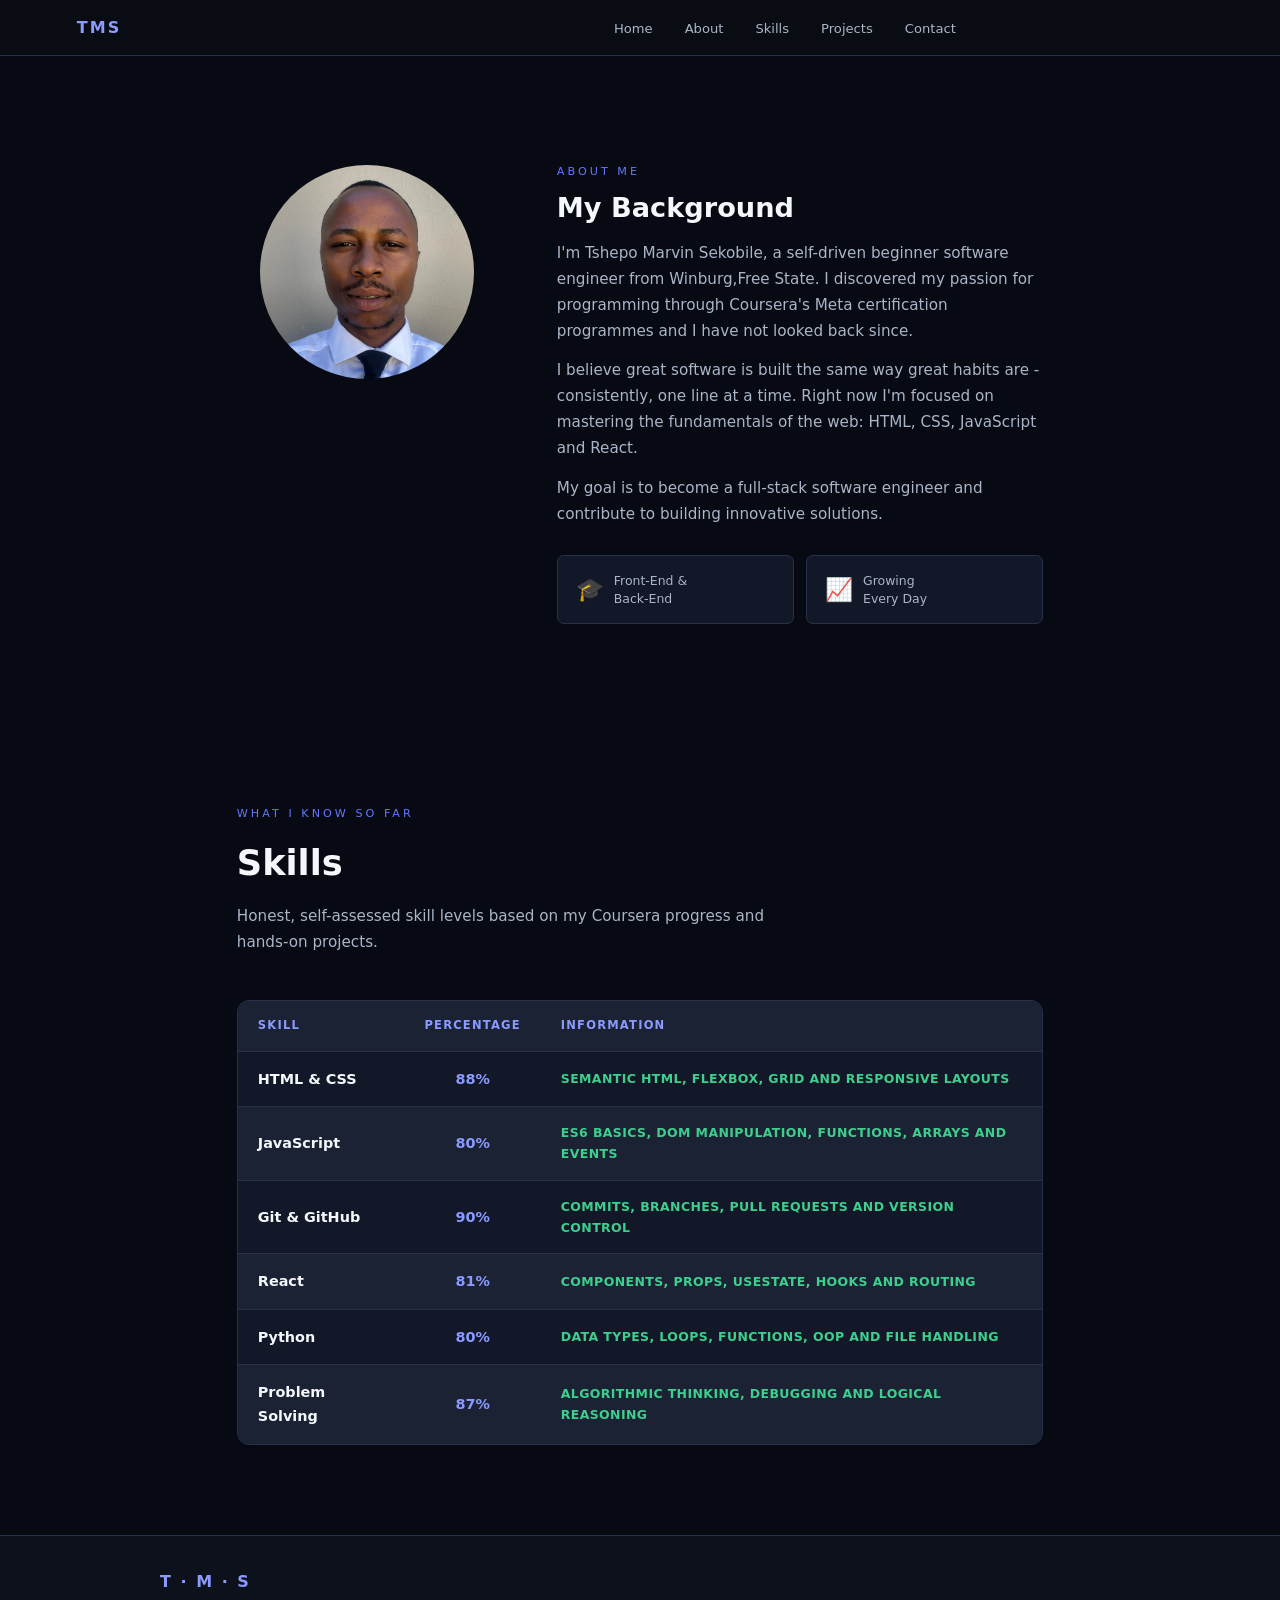
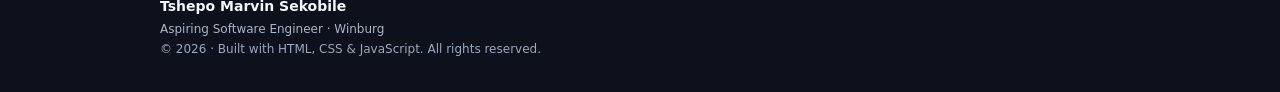
==== commit b42924a2: "Updated the files" ====
--- a/about.html
+++ b/about.html
@@ -1,127 +1,145 @@
-<!DOCTYPE html>
+<!doctype html>
 <html lang="en">
-<head>
-    <meta charset="UTF-8" />
-    <meta name="viewport" content="width=device-width, initial-scale=1.0" />
-    <title> About Me </title>
-    <meta name="description" content="Aspiring Software engineer studying Meta Front-End and Back-End
-     Development on Coursera. Building real projects with HTML, CSS, JavaScript and React" />
-    <link rel="stylesheet" href="styles.css" />
-    <title>About</title>
-</head>
-<body>
-      <header id="top">
-        <nav class="topnav">
-            <div class="nav-logo">TMS</div>
-            <ul class="nav-links">
-                <li><a href="index.html" class="nav-link">Home</a></li>
-                <li><a href="about.html" class="nav-link">About</a></li>
-                <li><a href="about.html#skills" class="nav-link">Skills</a></li>
-                <li><a href="projects.html" class="nav-link">Projects</a></li>
-                <li><a href="contact.html" class="nav-link">Contact</a></li>
-            </ul>
-        </nav>
+  <head>
+    <meta charset="UTF-8" >
+    <meta name="viewport" content="width=device-width, initial-scale=1.0" >
+    <title>About Me</title>
+    <meta
+      name="description"
+      content="Aspiring Software engineer studying Meta Front-End and Back-End
+     Development on Coursera. Building real projects with HTML, CSS, JavaScript and React"
+    >
+    <link rel="stylesheet" href="css/styles.css" >
+  </head>
+  <body>
+    <header id="top">
+      <nav class="topnav">
+        <span class="nav-logo">TMS</span>
+        <ul class="nav-links">
+          <li><a href="index.html" class="nav-link">Home</a></li>
+          <li><a href="about.html" class="nav-link">About</a></li>
+          <li><a href="about.html#skills" class="nav-link">Skills</a></li>
+          <li><a href="projects.html" class="nav-link">Projects</a></li>
+          <li><a href="contact.html" class="nav-link">Contact</a></li>
+        </ul>
+      </nav>
     </header>
     <main>
-    <section id="about" class="section">
-        <div class="section-inner about-grid">
-            <div class="about-img-col">
-                <img src="images/IMG_9616.jpeg" alt="Profile Picture" class="avatar-photo" onerror="this.hidden = true; this.nextElementSibling.hidden = false;" />
-            </div>
+      <section id="about" class="section">
+        <section class="section-inner about-grid">
+          <aside class="about-img-col">
+            <img
+              src="images/IMG_9616.jpeg"
+              alt="Tshepo Sekobile's portrait"
+              class="avatar-photo"
+            >
+          </aside>
 
-        <div class="about-text-col">
+          <article class="about-text-col">
             <span class="eyebrow">About Me</span>
             <h2>My Background</h2>
-            <p>I'm Tshepo Marvin Sekobile, a self-driven beginener software engineer from Winburg,Free State.
-                I discovered my passion for programming through Coursera's Meta ceretification programmes and
-                I have not looked back since.</p>
-            <p>I believe great software is bulitb the same way great habits are - consistently, one line at a time.
-                Right now I;m focused on mastering the fundamentals of the web: HTML. CSS, JavaScript and React.</p>
-            <p>My goal is to become a full-stack software engineer and contribute to building innovative solutions.</p>
-            <div class="about-cards">
-                <div class="acard">
-                    <span class="acard-icon">&#127891;</span>
-                    <span class="acard-label">Front-End &amp;<br>Back-End</span>
-                    </div>
-                <div class="acard">
-                    <span class="acard-icon">&#128200; </span>
-                    <span class="acard-label">Growing<br>Every Day</span>
-                </div>
-            </div>
-        </div>
-    </div>
-    </section>
+            <p>
+              I'm Tshepo Marvin Sekobile, a self-driven beginner software
+              engineer from Winburg,Free State. I discovered my passion for
+              programming through Coursera's Meta certification programmes and I
+              have not looked back since.
+            </p>
+            <p>
+              I believe great software is built the same way great habits are -
+              consistently, one line at a time. Right now I'm focused on
+              mastering the fundamentals of the web: HTML, CSS, JavaScript and
+              React.
+            </p>
+            <p>
+              My goal is to become a full-stack software engineer and contribute
+              to building innovative solutions.
+            </p>
+            <section class="about-cards">
+              <article class="acard">
+                <span class="acard-icon">&#127891;</span>
+                <span class="acard-label">Front-End &amp;<br />Back-End</span>
+              </article>
+              <article class="acard">
+                <span class="acard-icon">&#128200; </span>
+                <span class="acard-label">Growing<br />Every Day</span>
+              </article>
+            </section>
+          </article>
+        </section>
+      </section>
 
-<!--Skills section-->
+      <!--Skills section-->
 
-    <section id="skills" class="section">
-    <div class="section-inner">
-        <span class="eyebrow">What I Know So Far</span>
-        <h2 class="section-title">Skills</h2>
-        <p class="section-sub">
-            Honest, self-assessed skill levels based on my Coursera progress and hands-on projects.
-        </p>
+      <section id="skills" class="section">
+        <section class="section-inner">
+          <span class="eyebrow">What I Know So Far</span>
+          <h2 class="section-title">Skills</h2>
+          <p class="section-sub">
+            Honest, self-assessed skill levels based on my Coursera progress and
+            hands-on projects.
+          </p>
 
-        <table class="skills-table">
+          <table class="skills-table">
             <thead>
-                <tr>
-                    <th>Skill</th>
-                    <th>Percentage</th>
-                    <th>Information</th>
-                </tr>
+              <tr>
+                <th>Skill</th>
+                <th>Percentage</th>
+                <th>Information</th>
+              </tr>
             </thead>
             <tbody>
-                <tr>
-                    <td>HTML &amp; CSS</td>
-                    <td>88%</td>
-                    <td>Semantic HTML, Flexbox, Grid and responsive layouts</td>
-                </tr>
-                <tr>
-                    <td>JavaScript</td>
-                    <td>80%</td>
-                    <td>ES6 basics, DOM manipulation, functions, arrays and events</td>
-                </tr>
-                <tr>
-                    <td>Git &amp; GitHub</td>
-                    <td>90%</td>
-                    <td>Commits, branches, pull requests and version control</td>
-                </tr>
-                <tr>
-                    <td>React</td>
-                    <td>81%</td>
-                    <td>Components, props, useState, hooks and routing</td>
-                </tr>
-                <tr>
-                    <td>Python</td>
-                    <td>80%</td>
-                    <td>Data types, loops, functions, OOP and file handling</td>
-                </tr>
-                <tr>
-                    <td>Problem Solving</td>
-                    <td>87%</td>
-                    <td>Algorithmic thinking, debugging and logical reasoning</td>
-                </tr>
+              <tr>
+                <td>HTML &amp; CSS</td>
+                <td>88%</td>
+                <td>Semantic HTML, Flexbox, Grid and responsive layouts</td>
+              </tr>
+              <tr>
+                <td>JavaScript</td>
+                <td>80%</td>
+                <td>
+                  ES6 basics, DOM manipulation, functions, arrays and events
+                </td>
+              </tr>
+              <tr>
+                <td>Git &amp; GitHub</td>
+                <td>90%</td>
+                <td>Commits, branches, pull requests and version control</td>
+              </tr>
+              <tr>
+                <td>React</td>
+                <td>81%</td>
+                <td>Components, props, useState, hooks and routing</td>
+              </tr>
+              <tr>
+                <td>Python</td>
+                <td>80%</td>
+                <td>Data types, loops, functions, OOP and file handling</td>
+              </tr>
+              <tr>
+                <td>Problem Solving</td>
+                <td>87%</td>
+                <td>Algorithmic thinking, debugging and logical reasoning</td>
+              </tr>
             </tbody>
-        </table>
-    </div>
-</section>
-
-    <br>
+          </table>
+        </section>
+      </section>
     </main>
 
     <footer>
-     <div class="footer-inner">
-         <div class="footer-brand">
-            <div class="nav-logo">T · M · S</div>
-            <div>
-                <p class="footer-name">Tshepo Marvin Sekobile</p>
-                <p class="footer-role">Aspiring Software Engineer · Winburg</p>
-            </div>
-                <p class="footer-copy">
-                    &#169; 2026 · Built with HTML, CSS &amp; JavaScript. All rights reserved.
-                </p>
-         </div>
-     </div>
-</footer>
-</body>
+      <section class="footer-inner">
+        <section class="footer-brand">
+          <span class="nav-logo">T · M · S</span>
+          <section>
+            <p class="footer-name">Tshepo Marvin Sekobile</p>
+            <p class="footer-role">Aspiring Software Engineer · Winburg</p>
+          </section>
+          <p class="footer-copy">
+            &#169; 2026 · Built with HTML, CSS &amp; JavaScript. All rights
+            reserved.
+          </p>
+        </section>
+      </section>
+    </footer>
+  </body>
 </html>
--- a/css/styles.css
+++ b/css/styles.css
@@ -0,0 +1,762 @@
+/* CSS variables and base reset */
+:root {
+  --bg: #070a12;
+  --bg-alt: #0d111c;
+  --surface: #121827;
+  --surface2: #1a2233;
+  --border: #273249;
+  --text: #f4f7fb;
+  --text-muted: #aab5c7;
+  --text-dim: #9aa8bd;
+  --blue: #6378ff;
+  --blue-light: #8b9aff;
+  --green: #3ecf8e;
+  --radius: 12px;
+  --radius-sm: 7px;
+}
+
+* {
+  box-sizing: border-box;
+  margin: 0;
+  padding: 0;
+}
+
+html {
+  scroll-behavior: smooth;
+}
+
+body {
+  min-width: 320px;
+  background: var(--bg);
+  color: var(--text);
+  font-family:
+    "Segoe UI",
+    system-ui,
+    -apple-system,
+    sans-serif;
+  line-height: 1.7;
+  min-height: 100vh;
+  display: flex;
+  flex-direction: column;
+}
+
+a {
+  color: inherit;
+}
+
+.nav-logo {
+  color: var(--blue-light);
+  font-weight: 800;
+  letter-spacing: 2px;
+  margin-right: auto;
+}
+
+.btn {
+  transition:
+    background 0.2s,
+    color 0.2s,
+    transform 0.2s;
+}
+
+.btn-secondary {
+  background: transparent;
+  color: var(--text);
+  border: 1px solid var(--border);
+  text-decoration: none;
+  padding: 12px 26px;
+  border-radius: var(--radius-sm);
+  font-size: 0.9rem;
+  font-weight: 600;
+  display: inline-block;
+}
+
+.btn-secondary:hover {
+  color: var(--blue-light);
+  border-color: var(--blue);
+}
+
+main {
+  flex: 1;
+}
+
+/* Top Nav */
+.topnav {
+  position: fixed;
+  top: 0;
+  left: 0;
+  right: 0;
+  z-index: 200;
+  display: flex;
+  align-items: center;
+  justify-content: center;
+  gap: 12px;
+  padding: 14px 6%;
+  background: rgba(11, 13, 20, 0.88);
+  border-bottom: 1px solid var(--border);
+}
+
+.nav-links {
+  gap: 4px;
+  list-style: none;
+  display: flex;
+  margin: 0 auto;
+}
+.nav-link {
+  text-decoration: none;
+  font-size: 0.82rem;
+  color: var(--text-muted);
+  padding: 6px 14px;
+  border-radius: 20px;
+  transition:
+    color 0.2s,
+    background 0.2s;
+}
+.nav-link:hover {
+  color: var(--text);
+}
+
+header {
+  position: relative;
+  overflow: hidden;
+  background: var(--bg);
+}
+
+header:has(.hero) {
+  min-height: 100vh;
+  display: flex;
+  align-items: center;
+  padding: 120px 6% 80px;
+}
+
+header:not(:has(.hero)) {
+  min-height: 0;
+}
+
+header:not(:has(.hero)) + main {
+  padding-top: 72px;
+}
+
+/* grid dot background */
+header::before {
+  content: "";
+  position: absolute;
+  inset: 0;
+  background-image:
+    radial-gradient(
+      circle at 20% 50%,
+      rgba(99, 120, 255, 0.08) 0%,
+      transparent 60%
+    ),
+    radial-gradient(
+      circle at 80% 20%,
+      rgba(62, 207, 142, 0.06) 0%,
+      transparent 50%
+    );
+  pointer-events: none;
+}
+
+.hero {
+  position: relative;
+  z-index: 1;
+  width: min(100%, 1080px);
+  margin: 0 auto;
+  display: grid;
+  grid-template-columns: minmax(0, 1fr) minmax(240px, 340px);
+  gap: clamp(40px, 8vw, 96px);
+  align-items: center;
+}
+
+.hero-content {
+  min-width: 0;
+}
+
+.hero-image {
+  justify-self: end;
+  width: min(100%, 340px);
+  margin: 0;
+}
+
+.hero-image img {
+  width: 100%;
+  max-width: 100%;
+  aspect-ratio: 3 / 4;
+  object-fit: cover;
+  object-position: center;
+  display: block;
+  border-radius: var(--radius);
+  border: 1px solid var(--border);
+}
+
+.hero-badge {
+  display: inline-block;
+  font-size: 0.72rem;
+  letter-spacing: 1.5px;
+  text-transform: uppercase;
+  color: var(--green);
+  border: 1px solid rgba(62, 207, 142, 0.3);
+  border-radius: 20px;
+  padding: 5px 14px;
+  margin-bottom: 24px;
+}
+
+.hero-name {
+  font-size: clamp(2.4rem, 6vw, 4.2rem);
+  font-weight: 800;
+  line-height: 1.05;
+  color: var(--text);
+  margin-bottom: 4px;
+  letter-spacing: -1px;
+}
+
+.hero-surname {
+  color: var(--blue);
+}
+
+.hero-role {
+  font-size: 1.1rem;
+  color: var(--text-muted);
+  margin-bottom: 16px;
+  font-weight: 500;
+}
+
+.hero-sub {
+  font-size: 1rem;
+  color: var(--text-muted);
+  max-width: 520px;
+  margin-bottom: 36px;
+  line-height: 1.8;
+}
+
+.hero-sub strong {
+  color: var(--text);
+}
+
+.hero-cta {
+  display: flex;
+  gap: 12px;
+  flex-wrap: wrap;
+}
+
+.btn-primary {
+  background: var(--blue);
+  color: #fff;
+  text-decoration: none;
+  padding: 12px 26px;
+  border-radius: var(--radius-sm);
+  font-size: 0.9rem;
+  font-weight: 600;
+  border: none;
+  cursor: pointer;
+  display: inline-block;
+}
+.btn-primary:hover {
+  background: var(--blue-light);
+}
+.btn-primary:active {
+  transform: scale(0.97);
+}
+
+/* Section */
+.section {
+  padding: 90px 0;
+}
+.section-alt {
+  background: var(--bg-alt);
+}
+.section-inner {
+  max-width: 960px;
+  margin: 0 auto;
+  padding: 0 6%;
+}
+
+.eyebrow {
+  display: block;
+  font-size: 0.7rem;
+  letter-spacing: 3px;
+  text-transform: uppercase;
+  color: var(--blue);
+  margin-bottom: 10px;
+}
+
+.section-title {
+  font-size: clamp(1.6rem, 3vw, 2.2rem);
+  font-weight: 700;
+  color: var(--text);
+  margin-bottom: 12px;
+}
+
+.section-sub {
+  color: var(--text-muted);
+  font-size: 0.95rem;
+  max-width: 540px;
+  margin-bottom: 44px;
+}
+
+.projects-heading {
+  display: grid;
+  grid-template-columns: minmax(0, 1fr) 220px;
+  gap: 32px;
+  align-items: start;
+}
+
+.projects-heading-image {
+  width: 220px;
+  aspect-ratio: 16 / 9;
+  object-fit: cover;
+  justify-self: end;
+  opacity: 0.86;
+  mix-blend-mode: screen;
+}
+
+#top,
+#skills {
+  scroll-margin-top: 80px;
+}
+
+/* About */
+.about-grid {
+  display: grid;
+  grid-template-columns: 260px 1fr;
+  gap: 60px;
+  align-items: start;
+}
+
+.about-img-col {
+  display: flex;
+  flex-direction: column;
+  align-items: center;
+  gap: 16px;
+}
+
+.avatar-photo {
+  width: 100%;
+  max-width: 220px;
+  aspect-ratio: 1;
+  border-radius: 50%;
+  object-fit: cover;
+  border: 3px solid var(--bg);
+}
+
+.about-text-col h2 {
+  font-size: 1.7rem;
+  font-weight: 700;
+  color: var(--text);
+  margin-bottom: 16px;
+  line-height: 1.25;
+}
+
+.about-text-col p {
+  color: var(--text-muted);
+  font-size: 0.95rem;
+  margin-bottom: 14px;
+}
+
+.about-cards {
+  display: flex;
+  gap: 12px;
+  margin-top: 28px;
+  flex-wrap: wrap;
+}
+
+.acard {
+  background: var(--surface);
+  border: 1px solid var(--border);
+  border-radius: var(--radius-sm);
+  padding: 14px 18px;
+  display: flex;
+  align-items: center;
+  gap: 10px;
+  flex: 1;
+  min-width: 130px;
+}
+
+.acard-icon {
+  font-size: 1.4rem;
+}
+.acard-label {
+  font-size: 0.78rem;
+  color: var(--text-muted);
+  line-height: 1.4;
+}
+
+/* Skills */
+.skills-table {
+  width: 100%;
+  border-collapse: separate;
+  border-spacing: 0;
+  background: var(--surface);
+  border: 1px solid var(--border);
+  border-radius: var(--radius);
+  overflow: hidden;
+  color: var(--text);
+  font-size: 0.9rem;
+}
+
+.skills-table th,
+.skills-table td {
+  padding: 15px 20px;
+  text-align: left;
+  border-bottom: 1px solid var(--border);
+}
+
+.skills-table th {
+  background: var(--surface2);
+  color: var(--blue-light);
+  font-size: 0.72rem;
+  font-weight: 700;
+  letter-spacing: 1.2px;
+  text-transform: uppercase;
+}
+
+.skills-table th:nth-child(2) {
+  text-align: center;
+  white-space: nowrap;
+}
+
+.skills-table td:first-child {
+  font-weight: 600;
+}
+
+.skills-table td:nth-child(2) {
+  color: var(--blue-light);
+  font-weight: 700;
+  text-align: center;
+  white-space: nowrap;
+}
+
+.skills-table td:last-child {
+  color: var(--green);
+  font-size: 0.78rem;
+  font-weight: 700;
+  letter-spacing: 0.4px;
+  text-transform: uppercase;
+}
+
+.skills-table tbody tr {
+  transition: background 0.2s;
+}
+
+.skills-table tbody tr:nth-child(even) {
+  background: var(--surface2);
+}
+
+.skills-table tbody tr:hover {
+  background: var(--surface2);
+}
+
+.skills-table tbody tr:last-child td {
+  border-bottom: 0;
+}
+
+/* Projects */
+.projects-grid {
+  display: grid;
+  grid-template-columns: repeat(auto-fit, minmax(260px, 1fr));
+  gap: 20px;
+}
+
+.project-card {
+  background: var(--surface);
+  border: 1px solid var(--border);
+  border-radius: var(--radius);
+  padding: 26px;
+  display: flex;
+  flex-direction: column;
+  gap: 12px;
+  transition:
+    border-color 0.25s,
+    transform 0.25s;
+}
+.project-card:hover {
+  border-color: var(--blue);
+  transform: translateY(-3px);
+}
+.project-card.featured {
+  border-color: rgba(99, 120, 255, 0.4);
+}
+.project-card.coming-soon {
+  opacity: 0.92;
+  background-image:
+    linear-gradient(rgba(18, 24, 39, 0.82), rgba(18, 24, 39, 0.92)),
+    url("images/photo-project.jpg");
+  background-position: center;
+  background-size: cover;
+}
+
+.project-top {
+  display: flex;
+  align-items: center;
+  justify-content: space-between;
+}
+
+.project-icon {
+  font-size: 1.6rem;
+}
+
+.project-tag {
+  font-size: 0.68rem;
+  letter-spacing: 1px;
+  text-transform: uppercase;
+  color: var(--blue-light);
+  background: rgba(99, 120, 255, 0.1);
+  border-radius: 20px;
+  padding: 3px 10px;
+}
+
+.project-card h3 {
+  font-size: 1.05rem;
+  font-weight: 700;
+  color: var(--text);
+}
+
+.project-desc {
+  font-size: 0.85rem;
+  color: var(--text-muted);
+  line-height: 1.65;
+  flex: 1;
+}
+
+.project-tech {
+  display: flex;
+  flex-wrap: wrap;
+  gap: 6px;
+}
+
+.project-tech span {
+  font-size: 0.7rem;
+  background: var(--surface2);
+  color: var(--text-muted);
+  border-radius: 4px;
+  padding: 3px 8px;
+  border: 1px solid var(--border);
+}
+
+.project-links {
+  display: flex;
+  gap: 10px;
+}
+
+.plink {
+  font-size: 0.78rem;
+  text-decoration: none;
+  padding: 6px 14px;
+  border-radius: var(--radius-sm);
+  transition:
+    background 0.2s,
+    color 0.2s;
+}
+
+.plink-live {
+  background: var(--blue);
+  color: #fff;
+}
+.plink-live:hover {
+  background: var(--blue-light);
+}
+.plink-code {
+  background: var(--surface2);
+  color: var(--text-muted);
+  border: 1px solid var(--border);
+}
+.plink-code:hover {
+  color: var(--text);
+  border-color: var(--blue);
+}
+
+/* Contact */
+.contact-wrap {
+  display: grid;
+  grid-template-columns: 1fr 1.4fr;
+  gap: 60px;
+  align-items: start;
+}
+
+.contact-intro {
+  min-width: 0;
+}
+
+.contact-image,
+.working-image {
+  width: 190px;
+  aspect-ratio: 16 / 9;
+  object-fit: cover;
+  display: block;
+  opacity: 0.86;
+  mix-blend-mode: screen;
+  align-self: start;
+}
+
+.contact-image { margin-top: 20px; }
+.working-image { margin-top: 12px; }
+
+.contact-left h2 {
+  font-size: 1.7rem;
+  font-weight: 700;
+  color: var(--text);
+  margin-bottom: 14px;
+}
+
+.contact-left p {
+  color: var(--text-muted);
+  font-size: 0.92rem;
+  margin-bottom: 28px;
+  line-height: 1.75;
+}
+
+.contact-facts {
+  list-style: none;
+  display: flex;
+  flex-direction: column;
+  gap: 12px;
+}
+
+.contact-facts li {
+  font-size: 0.875rem;
+  color: var(--text-muted);
+  display: flex;
+  align-items: center;
+  gap: 10px;
+}
+
+/* Form */
+.contact-form {
+  display: flex;
+  flex-direction: column;
+  gap: 16px;
+}
+
+.form-group {
+  display: flex;
+  flex-direction: column;
+  gap: 5px;
+  border: 0;
+  padding: 0;
+  min-width: 0;
+}
+
+.sr-only {
+  position: absolute;
+  width: 1px;
+  height: 1px;
+  padding: 0;
+  margin: -1px;
+  overflow: hidden;
+  clip: rect(0, 0, 0, 0);
+  white-space: nowrap;
+  border: 0;
+}
+
+.form-group label {
+  font-size: 0.75rem;
+  text-transform: uppercase;
+  letter-spacing: 1px;
+  color: var(--text-muted);
+}
+
+.form-group input,
+.form-group textarea,
+.form-group select {
+  background: var(--surface);
+  border: 1px solid var(--border);
+  border-radius: var(--radius-sm);
+  padding: 10px 13px;
+  color: var(--text);
+  font-family: inherit;
+  font-size: 0.878rem;
+  transition: border-color 0.2s;
+  width: 100%;
+}
+.form-group input:focus,
+.form-group textarea:focus,
+.form-group select:focus {
+  outline: none;
+  border-color: var(--blue);
+  box-shadow: 0 0 0 3px rgba(99, 120, 255, 0.18);
+}
+.form-group select {
+  cursor: pointer;
+}
+.form-group textarea {
+  resize: vertical;
+  min-height: 110px;
+}
+
+.ferr {
+  font-size: 0.75rem;
+  color: #e05050;
+  min-height: 14px;
+  display: block;
+}
+
+/* Footer */
+footer {
+  background: var(--bg-alt);
+  border-top: 1px solid var(--border);
+  padding: 32px 6%;
+  flex-shrink: 0;
+}
+
+.footer-inner {
+  max-width: 960px;
+  margin: 0 auto;
+  display: flex;
+  align-items: center;
+  gap: 16px;
+  flex-wrap: wrap;
+}
+
+.footer-name {
+  font-size: 0.875rem;
+  font-weight: 600;
+  color: var(--text);
+}
+.footer-role {
+  font-size: 0.75rem;
+  color: var(--text-muted);
+}
+.footer-copy {
+  margin-left: auto;
+  font-size: 0.75rem;
+  color: var(--text-dim);
+}
+
+/* Responsive */
+@media (max-width: 760px) {
+  .nav-links {
+    display: none;
+  }
+  .about-grid,
+  .contact-wrap {
+    grid-template-columns: 1fr;
+  }
+  .contact-image {
+    max-width: 190px;
+  }
+  .projects-heading {
+    grid-template-columns: 1fr;
+  }
+  .projects-heading-image {
+    justify-self: start;
+  }
+  .hero {
+    grid-template-columns: 1fr;
+    gap: 36px;
+  }
+  .hero-image {
+    justify-self: start;
+    width: min(100%, 300px);
+  }
+  .skills-table {
+    font-size: 0.82rem;
+  }
+  .skills-table th,
+  .skills-table td {
+    padding: 13px 12px;
+  }
+  .about-img-col {
+    align-items: flex-start;
+  }
+  .footer-copy {
+    margin-left: 0;
+  }
+}
